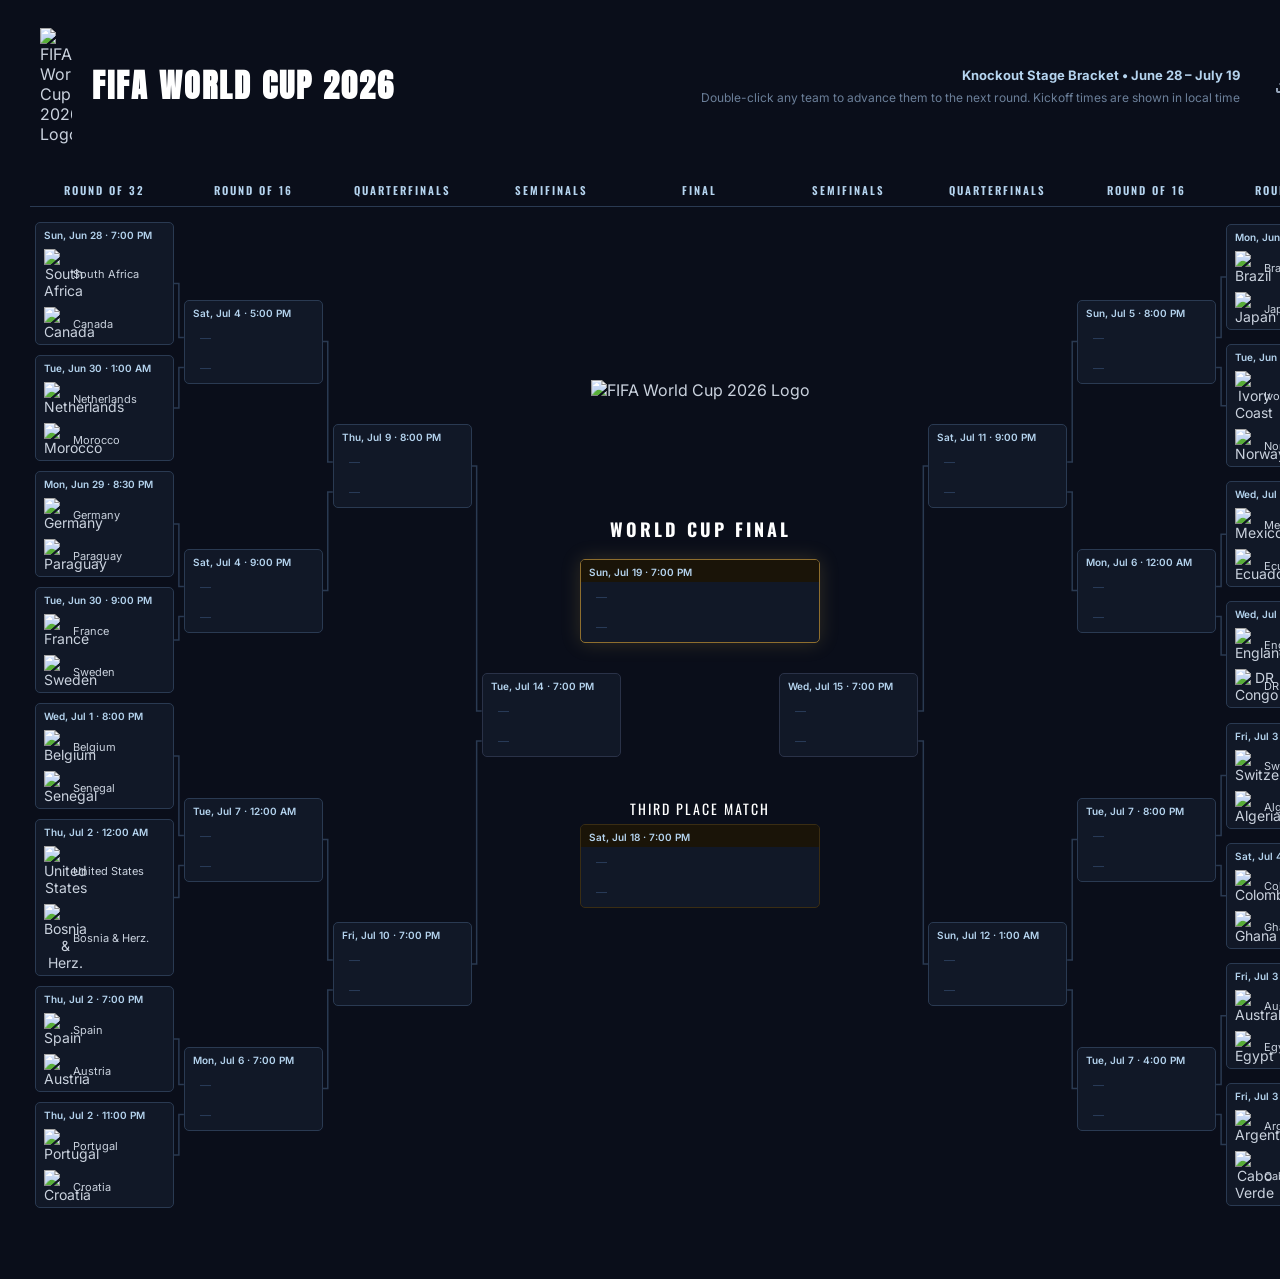
==== index.html @ fa03f1bf "Rename html file" ====
<!doctype html>
<html lang="en">
    <head>
        <meta charset="UTF-8" />
        <meta name="viewport" content="width=device-width, initial-scale=1.0" />
        <link rel="preconnect" href="https://fonts.googleapis.com" />
        <link rel="preconnect" href="https://fonts.gstatic.com" crossorigin />
        <link
            rel="stylesheet"
            href="https://fonts.googleapis.com/css2?family=Material+Symbols+Outlined:opsz,wght,FILL,GRAD@20..48,100..700,0..1,-50..200&icon_names=delete,download"
        />
        <link
            href="https://fonts.googleapis.com/css2?family=Oswald:wght@400;600;700&family=Inter:wght@300;400;500;600&family=Teko:wght@400;500;600;700&family=Anton&display=swap"
            rel="stylesheet"
        />
        <link rel="stylesheet" href="./styles.css" />
        <title>FIFA World Cup 2026 - Knockout Bracket</title>
    </head>
    <body>
        <header>
            <div class="header-left">
                <img
                    src="https://digitalhub.fifa.com/transform/157d23bf-7e13-4d7b-949e-5d27d340987e/WC26_Logo?&io=transform:fill&quality=75"
                    alt="FIFA World Cup 2026 Logo"
                    width="32"
                    class="display_logo"
                />
                <img
                    src="https://digitalhub.fifa.com/transform/72a8ea8e-9019-49a4-8e79-8b2488cd9972/WC26_logo_brand_identity_black-bg?io=transform:fill&quality=100"
                    alt="FIFA World Cup 2026 Dark Logo"
                    width="60"
                    class="print_logo"
                />
                <div class="header-title">
                    <h1>FIFA World Cup 2026</h1>
                </div>
            </div>
            <div class="header-right">
                <div class="header-meta">
                    <strong
                        >Knockout Stage Bracket &bull; June 28 &ndash; July 19
                    </strong>
                    Double-click any team to advance them to the next round.
                    Kickoff times are shown in local time
                </div>
                <div class="legend">
                    <button class="btn btn-secondary" onclick="window.print()">
                        <span class="material-symbols-outlined">
                            download
                        </span>
                    </button>
                    <button class="btn btn-danger" onclick="clearAll()">
                        <span class="material-symbols-outlined"> delete </span>
                    </button>
                </div>
            </div>
        </header>
        <main>
            <div class="round-labels">
                <div class="round-label">Round of 32</div>
                <div class="round-label">Round of 16</div>
                <div class="round-label">Quarterfinals</div>
                <div class="round-label">Semifinals</div>
                <div class="round-label" style="text-align: center">Final</div>
                <div class="round-label">Semifinals</div>
                <div class="round-label">Quarterfinals</div>
                <div class="round-label">Round of 16</div>
                <div class="round-label">Round of 32</div>
            </div>
            <div class="main-container">
                <svg id="connector-layer" aria-hidden="true"></svg>

                <div class="bracket-wrapper">
                    <div class="col" id="col-r32-l"></div>
                    <div class="col" id="col-r16-l"></div>
                    <div class="col" id="col-qf-l"></div>
                    <div class="col" id="col-sf-l"></div>

                    <!-- CENTER -->
                    <div class="center-col">
                        <div class="final-container">
                            <div class="trophy-center">
                                <img
                                    src="https://digitalhub.fifa.com/transform/157d23bf-7e13-4d7b-949e-5d27d340987e/WC26_Logo?&io=transform:fill&quality=75"
                                    alt="FIFA World Cup 2026 Logo"
                                    class="display_logo"
                                    height="128"
                                />
                                <img
                                    src="https://digitalhub.fifa.com/transform/72a8ea8e-9019-49a4-8e79-8b2488cd9972/WC26_logo_brand_identity_black-bg?io=transform:fill&quality=100"
                                    alt="FIFA World Cup 2026 Dark Logo"
                                    class="print_logo"
                                    height="128"
                                />
                                <h2>WORLD CUP FINAL</h2>
                            </div>
                            <div class="match final-match" id="match-FINAL">
                                <div
                                    class="match-meta"
                                    style="background: #1a1408"
                                >
                                    <span
                                        class="match-num"
                                        id="final-time"
                                    ></span>
                                </div>
                                <div
                                    class="team-row"
                                    id="row-FINAL-1"
                                    data-match="FINAL"
                                    data-slot="1"
                                >
                                    <input
                                        class="team-input"
                                        id="t-FINAL-1"
                                        placeholder="—"
                                    />
                                </div>
                                <div
                                    class="team-row"
                                    id="row-FINAL-2"
                                    data-match="FINAL"
                                    data-slot="2"
                                >
                                    <input
                                        class="team-input"
                                        id="t-FINAL-2"
                                        placeholder="—"
                                    />
                                </div>
                            </div>
                        </div>
                        <div class="third-container">
                            <h3>Third place match</h3>
                            <div class="match third-match" id="match-3RD">
                                <div
                                    class="match-meta"
                                    style="background: #1a1408"
                                >
                                    <span
                                        class="match-num"
                                        id="3RD-time"
                                    ></span>
                                </div>
                                <div
                                    class="team-row"
                                    id="row-3RD-1"
                                    data-match="3RD"
                                    data-slot="1"
                                >
                                    <input
                                        class="team-input"
                                        id="t-3RD-1"
                                        placeholder="—"
                                    />
                                </div>
                                <div
                                    class="team-row"
                                    id="row-3RD-2"
                                    data-match="3RD"
                                    data-slot="2"
                                >
                                    <input
                                        class="team-input"
                                        id="t-3RD-2"
                                        placeholder="—"
                                    />
                                </div>
                            </div>
                        </div>
                    </div>
                    <div class="col" id="col-sf-r"></div>
                    <div class="col" id="col-qf-r"></div>
                    <div class="col" id="col-r16-r"></div>
                    <div class="col" id="col-r32-r"></div>
                </div>
            </div>
        </main>
        <script src="./main.js"></script>
    </body>
</html>
---- styles.css ----
*,
*::before,
*::after {
    box-sizing: border-box;
    margin: 0;
    padding: 0;
}

:root {
    --bg: #0a0e1a;
    --surface: #111827;
    --surface2: #1a2236;
    --border: #2a3a52;
    --gold: #b5d4ef;
    --gold-light: #ffffff;
    --text: #cad2de;
    --text-dim: #6b7f99;
    --text-mid: #94a3b8;
    --input-bg: #0d1624;
    --input-border: #2d4060;
    --green-light: #22c55e;
    --winner-bg: #0f2a1a;
    --winner-border: #22c55e;
    --connector: #2a3a52;
    --connector-winner: #22c55e;
}

html {
    font-family:
        "Inter",
        -apple-system,
        BlinkMacSystemFont,
        sans-serif;
    background: var(--bg);
    color: var(--text);
}

body {
    -webkit-user-select: none; /* Safari, Chrome, Opera, newer Edge */
    -moz-user-select: none;    /* Older Firefox */
    -ms-user-select: none;     /* Internet Explorer, older Edge */
    user-select: none;         /* Standard syntax */
    min-width: 1400px;
}

header {
    background: #0a0e1a;
    padding: 28px 40px 0px;
    display: flex;
    align-items: center;
    justify-content: space-between;
    position: relative;
    overflow: hidden;
}

.header-left {
    display: flex;
    align-items: center;
    gap: 20px;
}

.header-title h1 {
    font-family: "Anton", "Oswald", sans-serif;
    font-size: 32px;
    font-weight: 700;
    color: var(--gold-light);
    letter-spacing: 2px;
    text-transform: uppercase;
    line-height: 1;
}

.display_logo {
    display: block;
}

.print_logo {
    display: none;
}

.header-right {
    display: flex;
    align-items: center;
    gap: 20px;
}

.header-meta {
    text-align: right;
    font-size: 12px;
    color: var(--text-dim);
    line-height: 1.8;
}

.header-meta strong {
    color: var(--gold);
    font-size: 13px;
    display: block;
}

.btn {
    height: 48px;
    width: 48px;
    border: none;
    border-radius: 50%;
    cursor: pointer;
    transition: all 0.18s;
}

.btn-secondary {
    background: transparent;
    color: var(--text-mid);
}

.btn-secondary:hover {
    background: var(--surface);
    color: var(--gold);
}

.btn-danger {
    background: transparent;
    color: #f87171;
}

.btn-danger:hover {
    background: #732525;
    color: #fff;
}

main {
    padding: 30px 30px 60px;
}

.main-container {
    position: relative;
}

#connector-layer {
    position: absolute;
    inset: 0;
    width: 100%;
    height: 100%;
    pointer-events: none;
    overflow: visible;
    z-index: 0;
}

.bracket-wrapper {
    display: grid;
    grid-auto-columns: minmax(0, 1fr);
    grid-auto-flow: column;
    align-items: center;
    min-height: 840px;
    z-index: 99;
}

.round-labels {
    display: grid;
    grid-auto-columns: minmax(0, 1fr);
    grid-auto-flow: column;
}

.round-label {
    text-align: center;
    font-family: "Oswald", sans-serif;
    font-size: 11px;
    font-weight: 600;
    letter-spacing: 2px;
    text-transform: uppercase;
    color: var(--gold);
    padding: 8px 4px;
    border-bottom: 1px solid var(--border);
    margin-bottom: 4px;
}

.col {
    display: flex;
    flex-direction: column;
    justify-content: space-around;
    height: 100%;
    padding: 6px 5px;
}

.match {
    background: var(--surface);
    border: 1px solid var(--border);
    border-radius: 5px;
    margin: 5px 0;
    overflow: hidden;
    transition: border-color 0.18s;
}

.match:hover {
    border-color: #4a6a8a;
}

.match-meta {
    padding: 6px 8px 4px;
    font-size: 9.5px;
    color: var(--text-dim);
    display: flex;
    justify-content: space-between;
    align-items: center;
}

.match-num {
    font-family: "Inter", "Oswald", sans-serif;
    font-weight: 600;
    color: var(--gold);
    font-size: 10px;
}

.team-row {
    display: flex;
    align-items: center;
    padding: 4px 4px 4px 8px;
    gap: 2px;
    position: relative;
    cursor: pointer;
    transition: background 0.12s;
}

.team-row:hover {
    background: #151f30;
}

.team-row.winner-row {
    border-color: var(--winner-border);
    background: var(--winner-bg);
}

.team-row.winner-row input.team-input {
    color: var(--green-light);
    font-weight: 600;
}

.team-row.winner-row:hover {
    background: #122218;
}

.team-flag {
    font-size: 14px;
    width: 20px;
    text-align: center;
    flex-shrink: 0;
    display: flex;
    align-items: center;
}

input.team-input {
    flex: 1;
    background: transparent;
    border: none;
    color: var(--text);
    font-size: 11px;
    font-family: "Inter", sans-serif;
    padding: 4px 7px;
    outline: none;
    transition:
        border-color 0.15s,
        background 0.15s;
    min-width: 0;
    pointer-events: none;
}

.team-row:hover input.team-input {
    pointer-events: auto;
}

input.team-input:focus {
    border-color: var(--gold);
    pointer-events: auto;
}

input.team-input::placeholder {
    color: #2d4060;
}

/* flash animation */
@keyframes advanceFlash {
    0% {
        background: #0f3a20;
    }
    100% {
        background: var(--winner-bg);
    }
}

.team-row.just-advanced {
    animation: advanceFlash 0.4s ease-out;
}

/* center col */
.center-col {
    grid-column: 5;
    display: flex;
    flex-direction: column;
    align-items: center;
    justify-content: center;
    padding: 0 10px 150px 10px;
    gap: 150px;
}

.trophy-center {
    display: flex;
    flex-direction: column;
    align-items: center;
    text-align: center;
    padding: 12px 0;
}

.trophy-center h2 {
    font-family: "Oswald", sans-serif;
    font-size: 18px;
    font-weight: 700;
    color: var(--gold-light);
    letter-spacing: 3px;
    text-transform: uppercase;
    margin-top: 8px;
}

.trophy-center p {
    font-size: 10px;
    color: var(--text-dim);
    letter-spacing: 2px;
    margin-top: 4px;
    text-transform: uppercase;
}

.match.final-match {
    border-color: #8e6e2e;
    box-shadow: 0 0 20px rgba(200, 168, 75, 0.2);
    width: 240px;
}

.match.final-match .match-meta {
    background: #1a1408;
}

.match.sf-match {
    /* border-color: #3d3010; */
    border-color: #2a3248;
}

.match.qf-match {
    border-color: #2a3248;
}

.third-container h3 {
    font-family: "Oswald", sans-serif;
    text-align: center;
    font-size: 14px;
    font-weight: 400;
    color: var(--gold-light);
    text-transform: uppercase;
    letter-spacing: 2px;
}

.third-match {
    background: var(--surface);
    border: 1px solid #3a2d13;
    border-radius: 5px;
    width: 240px;
    overflow: hidden;
}

.connector {
    fill: none;
    stroke: var(--connector);
    stroke-width: 1.5;
    transition: stroke 0.3s;
}

@page {
    size: landscape;
    margin: 0.1in;
}

@media print {
    html,
    body {
        width: 100%;
        min-width: 0;
        overflow: visible;
        background: #fff !important;
        color: #000 !important;
    }

    body {
        zoom: 0.8;
        -webkit-print-color-adjust: exact;
        print-color-adjust: exact;
    }

    header {
        background: #fff !important;
        padding: 16px;
    }
    .legend {
        display: none;
    }

    #connector-layer {
        display: none !important;
    }

    main {
        padding: 12px;
    }

    .bracket-wrapper {
        min-height: auto;
    }

    .match {
        background: #fafafa !important;
        border: 1px solid #999 !important;
        box-shadow: none !important;
        break-inside: avoid;
    }

    .match-meta {
        background: #ececec !important;
        color: #000 !important;
    }

    .match-num,
    .round-label,
    .header-title h1,
    .header-meta strong,
    .third-container h3,
    .trophy-center h2 {
        color: #000 !important;
    }

    .team-row.winner-row {
        background: #dff5df !important;
    }

    .team-row.winner-row input.team-input {
        color: #0b6b2a !important;
        font-weight: 700;
    }

    input.team-input {
        color: #000 !important;
        border: none !important;
        background: transparent !important;
    }

    .display_logo {
        display: none !important;
    }

    .print_logo {
        display: block !important;
    }

    * {
        -webkit-print-color-adjust: exact;
        print-color-adjust: exact;
    }
}
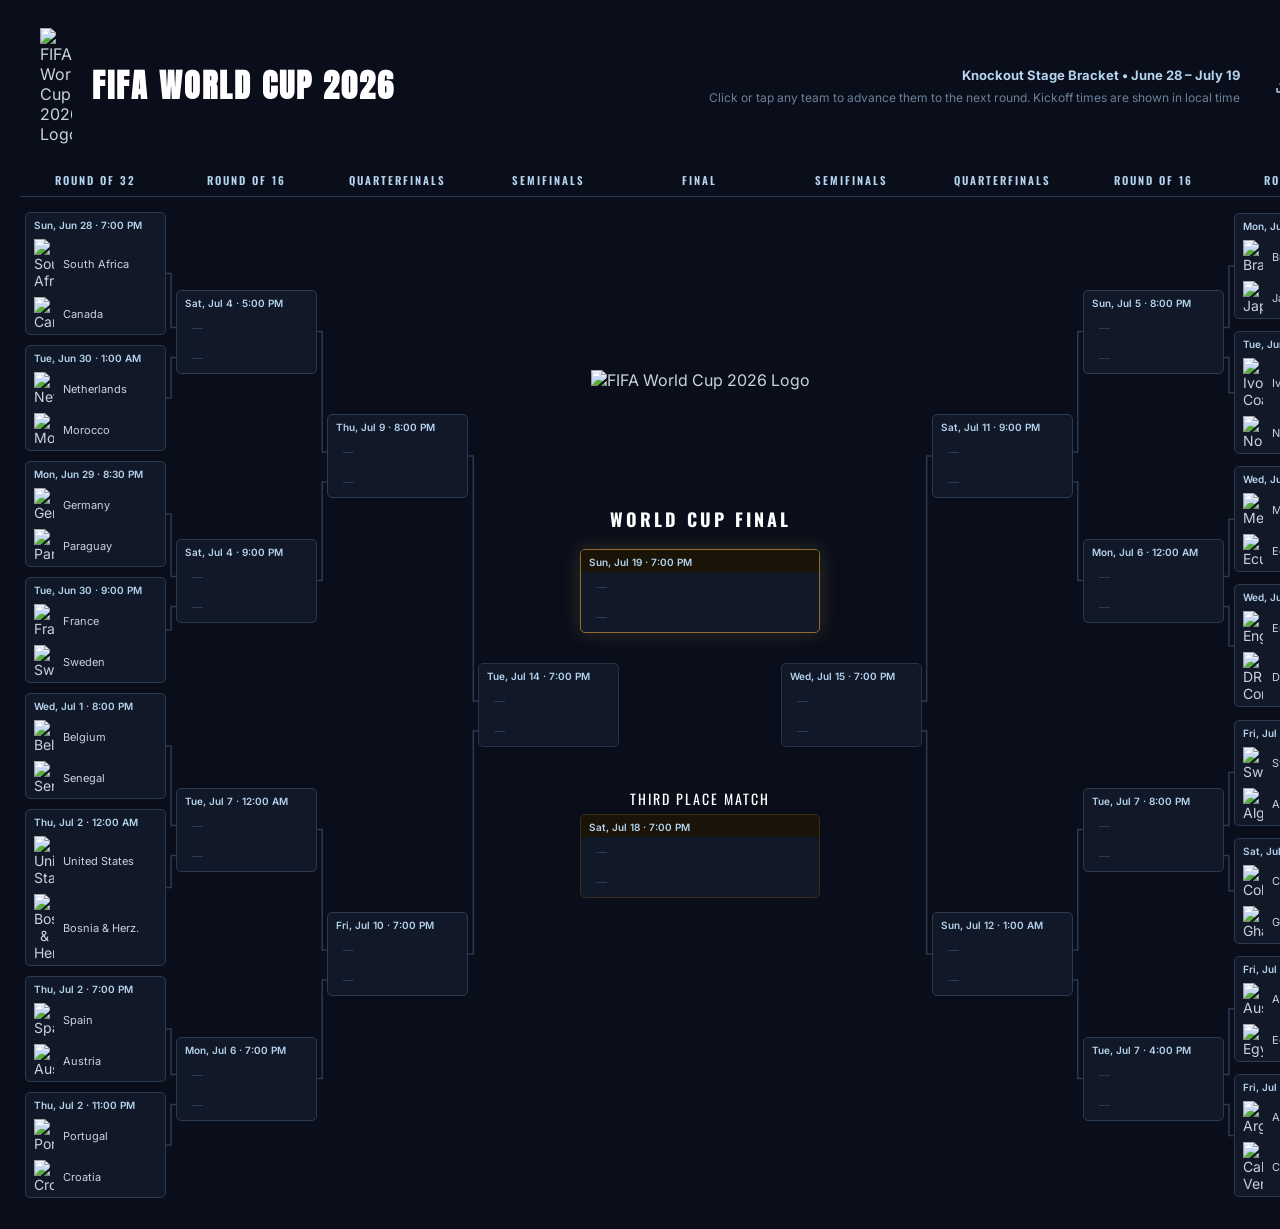
==== commit e7813a15: "Update click to advance" ====
--- a/index.html
+++ b/index.html
@@ -40,7 +40,7 @@
                     <strong
                         >Knockout Stage Bracket &bull; June 28 &ndash; July 19
                     </strong>
-                    Double-click any team to advance them to the next round.
+                    Click or tap any team to advance them to the next round.
                     Kickoff times are shown in local time
                 </div>
                 <div class="legend">
@@ -114,6 +114,7 @@
                                         class="team-input"
                                         id="t-FINAL-1"
                                         placeholder="—"
+                                        readonly
                                     />
                                 </div>
                                 <div
@@ -126,6 +127,7 @@
                                         class="team-input"
                                         id="t-FINAL-2"
                                         placeholder="—"
+                                        readonly
                                     />
                                 </div>
                             </div>
@@ -152,6 +154,7 @@
                                         class="team-input"
                                         id="t-3RD-1"
                                         placeholder="—"
+                                        readonly
                                     />
                                 </div>
                                 <div
@@ -164,6 +167,7 @@
                                         class="team-input"
                                         id="t-3RD-2"
                                         placeholder="—"
+                                        readonly
                                     />
                                 </div>
                             </div>
--- a/styles.css
+++ b/styles.css
@@ -126,7 +126,7 @@
 }
 
 main {
-    padding: 30px 30px 60px;
+    padding: 20px;
 }
 
 .main-container {
@@ -216,6 +216,7 @@
     position: relative;
     cursor: pointer;
     transition: background 0.12s;
+    -webkit-tap-highlight-color: transparent;
 }
 
 .team-row:hover {
